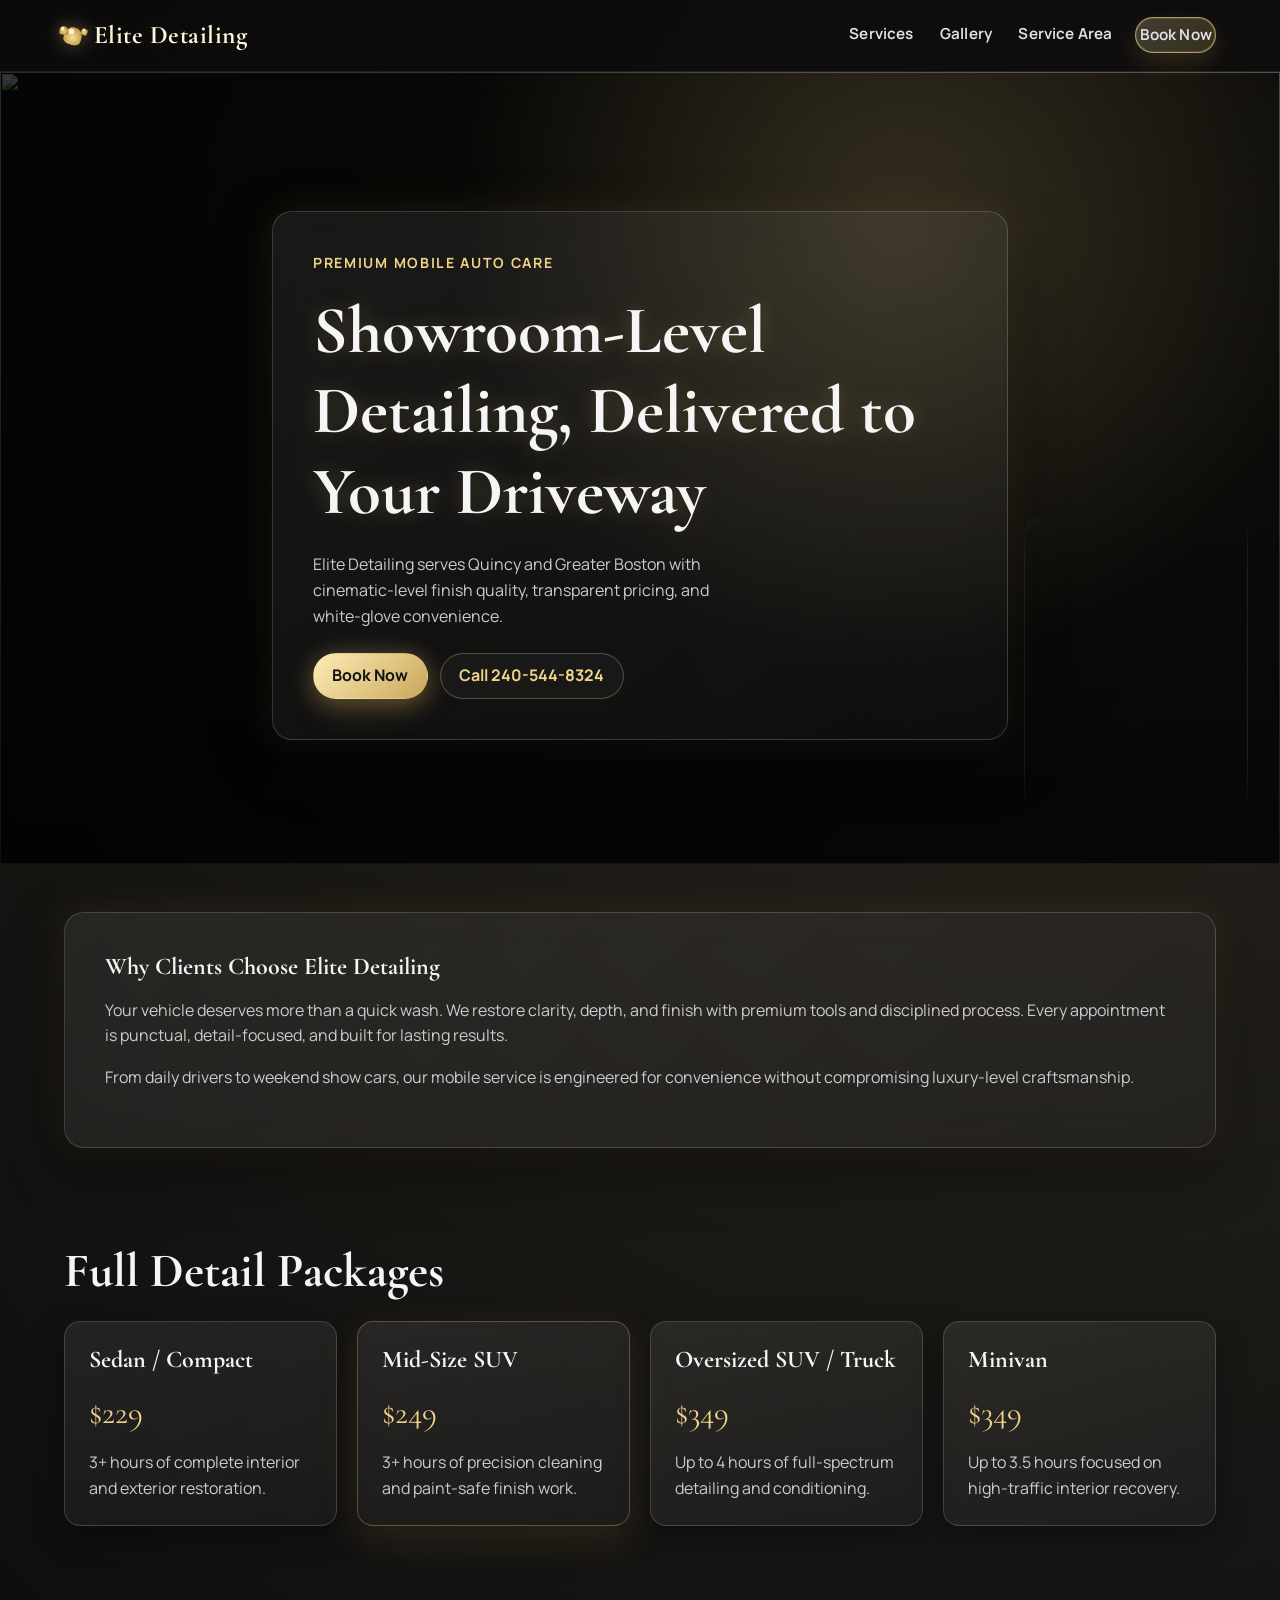
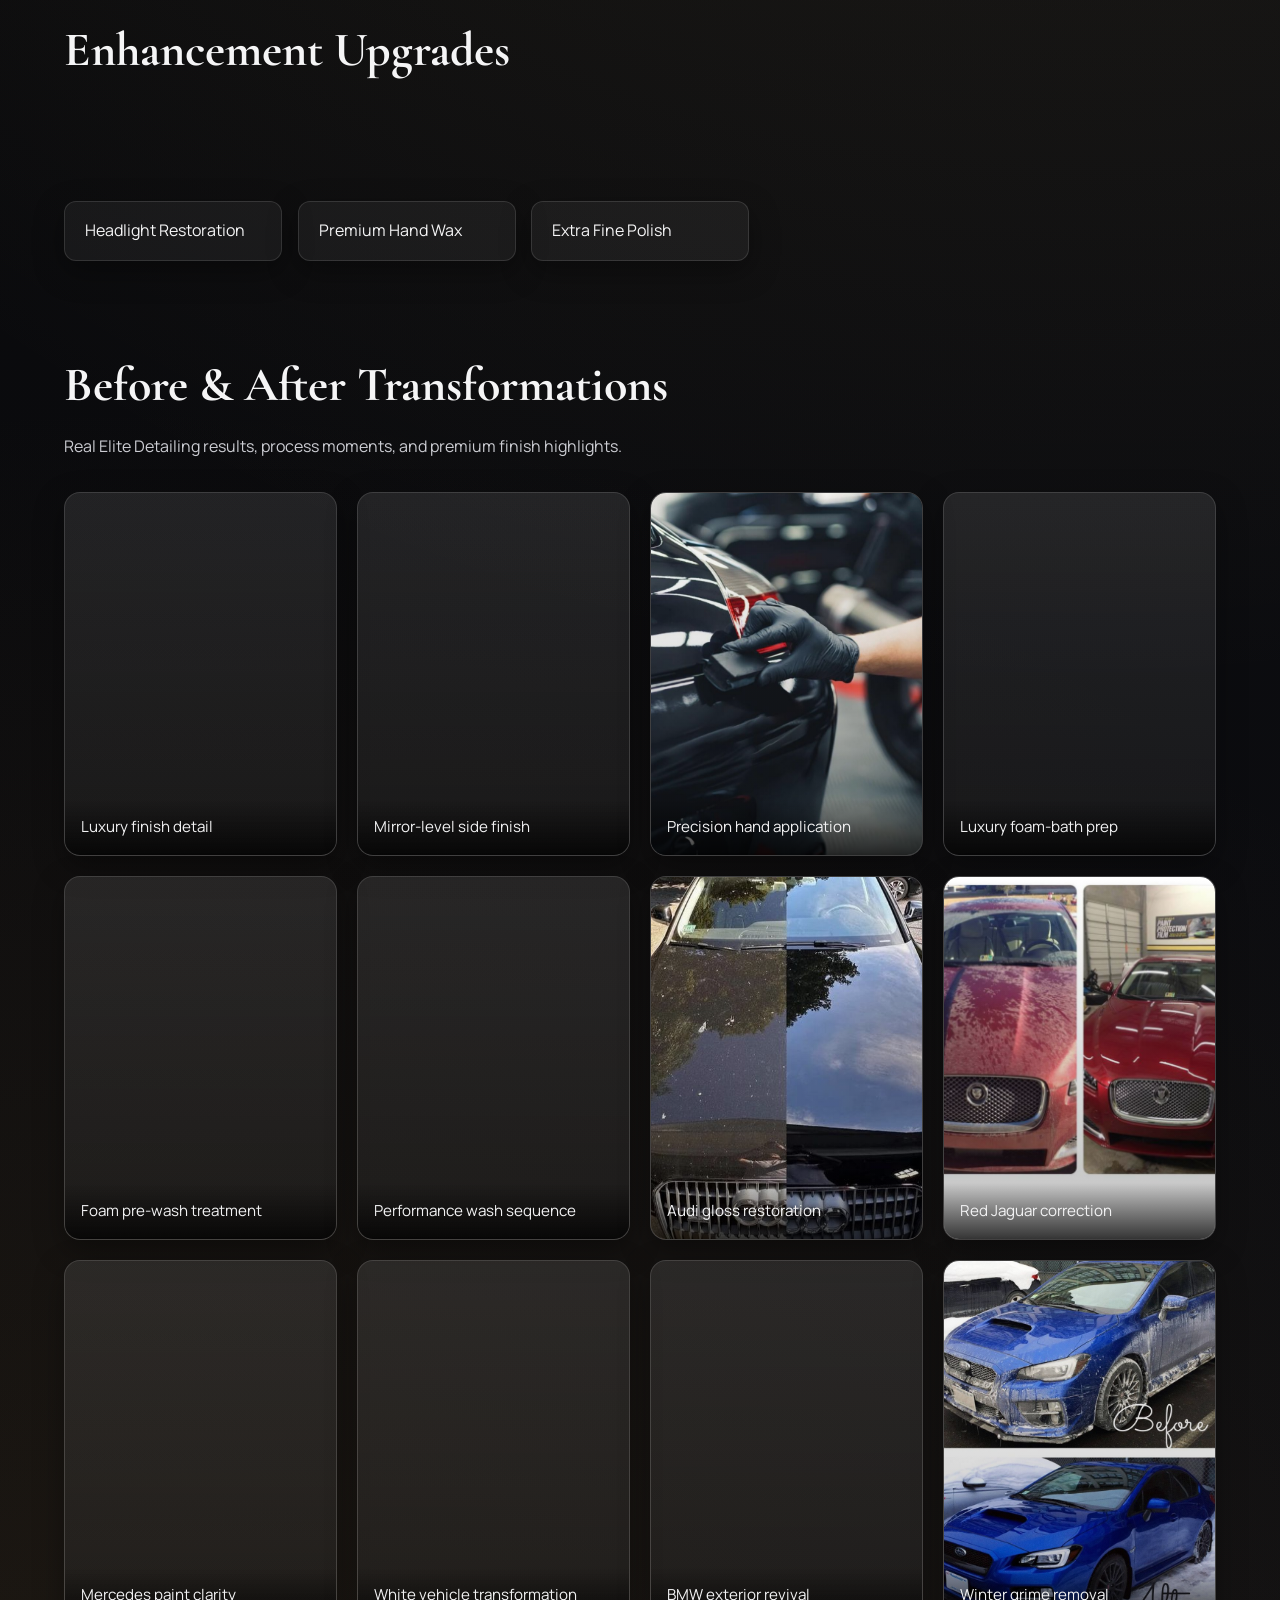
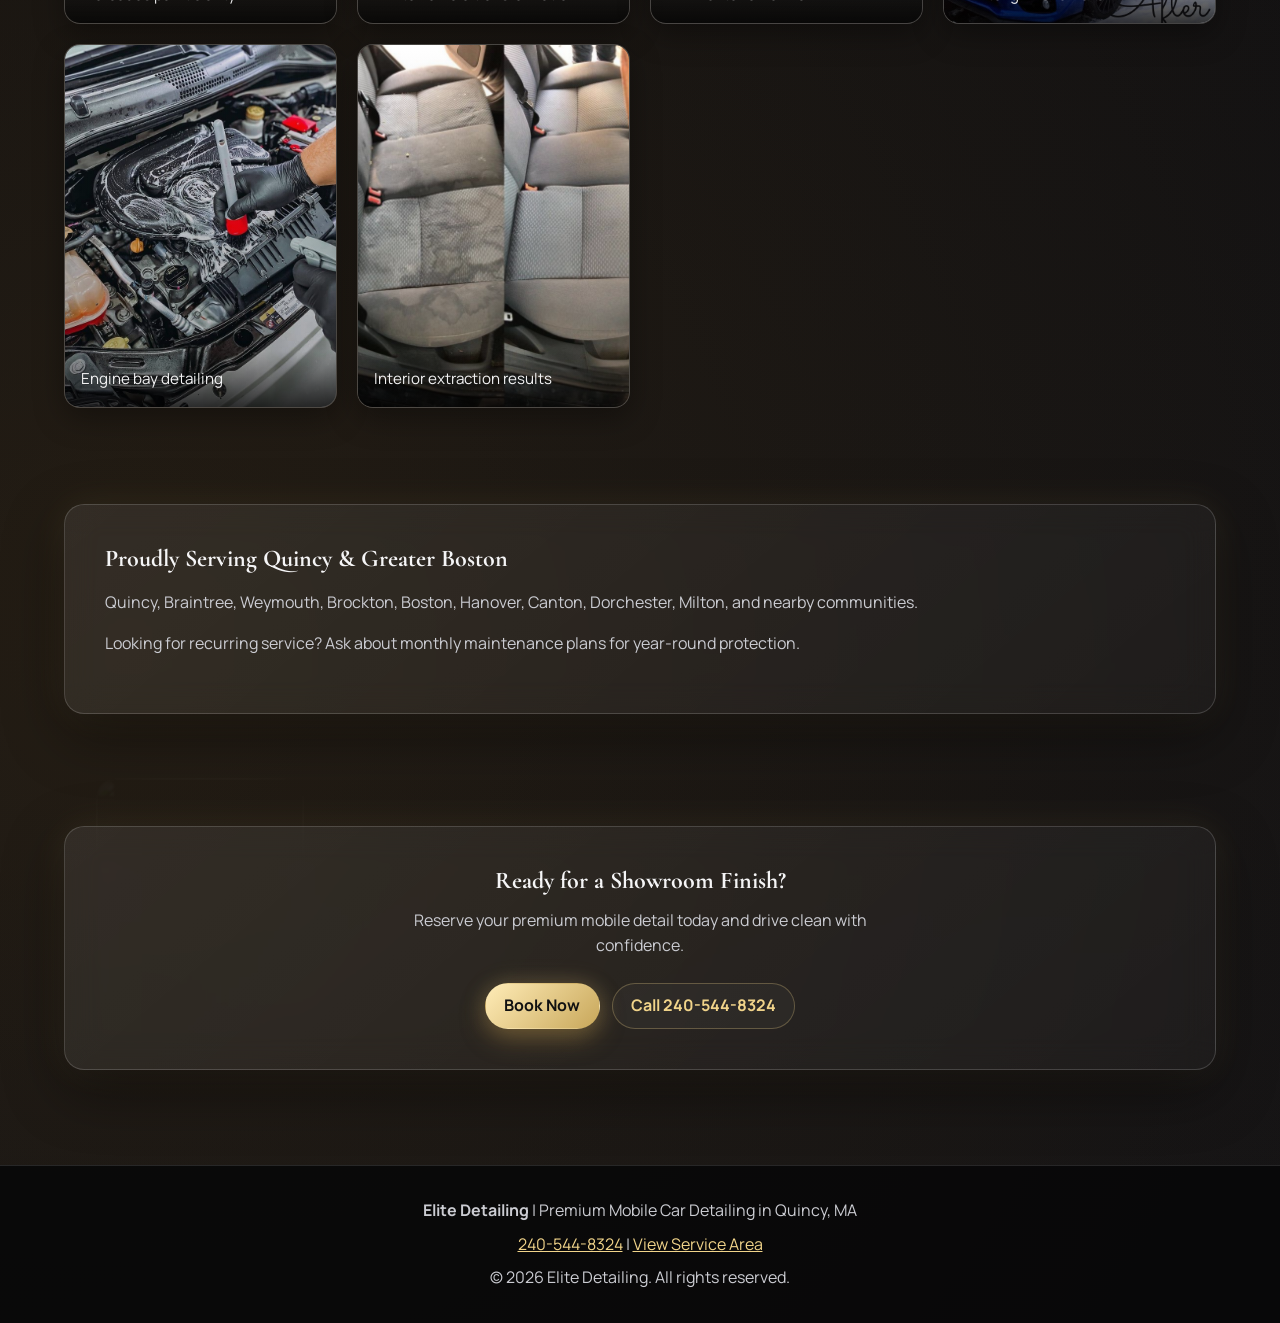
==== elitedetailingquincy.html @ 2df2621e "Add files via upload" ====
<!DOCTYPE html>
<html lang="en">
<head>
  <meta charset="UTF-8">
  <meta name="viewport" content="width=device-width, initial-scale=1">
  <title>Elite Detailing | Premium Mobile Car Detailing in Quincy, MA</title>
  <meta name="description" content="Elite Detailing delivers premium mobile car detailing in Quincy, MA and Greater Boston. Luxury interior and exterior detailing with before/after results.">
  <meta name="robots" content="index,follow">
  <link rel="canonical" href="https://elitedetailingquincy.com/">

  <meta property="og:type" content="website">
  <meta property="og:title" content="Elite Detailing | Premium Mobile Car Detailing in Quincy, MA">
  <meta property="og:description" content="Cinematic, high-end mobile detailing with showroom-level results. Serving Quincy and Greater Boston.">
  <meta property="og:url" content="https://elitedetailingquincy.com/">
  <meta property="og:image" content="https://elitedetailingquincy.com/images/og-elite-detailing.jpg">

  <meta name="twitter:card" content="summary_large_image">
  <meta name="twitter:title" content="Elite Detailing | Premium Mobile Car Detailing in Quincy, MA">
  <meta name="twitter:description" content="Premium mobile car detailing with luxury black-and-gold presentation and trusted local service.">
  <meta name="twitter:image" content="https://elitedetailingquincy.com/images/og-elite-detailing.jpg">

  <link rel="preconnect" href="https://fonts.googleapis.com">
  <link rel="preconnect" href="https://fonts.gstatic.com" crossorigin>
  <link href="https://fonts.googleapis.com/css2?family=Cormorant+Garamond:wght@500;600;700&family=Manrope:wght@400;500;700&display=swap" rel="stylesheet">
  <link rel="stylesheet" href="styles.css">

  <script type="application/ld+json">
    {
      "@context": "https://schema.org",
      "@type": "AutoDetailing",
      "name": "Elite Detailing",
      "url": "https://elitedetailingquincy.com/",
      "telephone": "+1-240-544-8324",
      "image": "https://elitedetailingquincy.com/images/og-elite-detailing.jpg",
      "description": "Premium mobile car detailing in Quincy, MA and surrounding Greater Boston areas.",
      "address": {
        "@type": "PostalAddress",
        "addressLocality": "Quincy",
        "addressRegion": "MA",
        "addressCountry": "US"
      },
      "areaServed": [
        "Quincy",
        "Braintree",
        "Weymouth",
        "Brockton",
        "Boston",
        "Canton",
        "Milton",
        "Dorchester"
      ],
      "priceRange": "$$"
    }
  </script>
</head>

<body>
  <a class="skip-link" href="#main-content">Skip to main content</a>

  <header class="site-header" role="banner" aria-label="Top navigation">
    <div class="container header-inner">
      <a class="brand" href="#top" aria-label="Elite Detailing home">
        <span class="brand-mark" aria-hidden="true"></span>
        <span class="brand-text">Elite Detailing</span>
      </a>

      <nav class="site-nav" aria-label="Primary">
        <a href="#services">Services</a>
        <a href="#gallery">Gallery</a>
        <a href="#service-area">Service Area</a>
        <!-- Final publish update: top-right Book Now button linked to Calendly -->
        <a class="header-book-btn" href="https://calendly.com/fmbamuku-hdu9/30min" target="_blank" rel="noopener noreferrer">Book Now</a>
      </nav>
    </div>
  </header>

  <main id="main-content">
    <section id="top" class="hero" aria-labelledby="hero-title">
      <div class="hero-media" aria-hidden="true">
        <!-- Replace this src with your real hero detailing photo -->
        <img
          src="images/hero-detailing.jpg"
          alt=""
          width="1920"
          height="1080"
          fetchpriority="high"
          decoding="async"
        >
      </div>
      <div class="decor-accent decor-hero" aria-hidden="true">
        <!-- Place in /images folder as: decor-hero-silver-mercedes-foam.jpg -->
        <img loading="lazy" decoding="async" width="736" height="1308" src="images/decor-hero-silver-mercedes-foam.jpg" alt="">
      </div>
      <div class="hero-overlay" aria-hidden="true"></div>

      <div class="container hero-content glass-panel reveal">
        <p class="eyebrow">Premium Mobile Auto Care</p>
        <h1 id="hero-title">Showroom-Level Detailing, Delivered to Your Driveway</h1>
        <p class="lead">
          Elite Detailing serves Quincy and Greater Boston with cinematic-level finish quality,
          transparent pricing, and white-glove convenience.
        </p>
        <div class="cta-group" id="book">
          <a href="https://calendly.com/fmbamuku-hdu9/30min" class="btn btn-primary" aria-label="Book your detailing appointment" target="_blank" rel="noopener noreferrer">Book Now</a>
          <a href="tel:2405448324" class="btn btn-secondary" aria-label="Call Elite Detailing at 240 544 8324">Call 240-544-8324</a>
        </div>
      </div>
    </section>

    <section class="section" aria-labelledby="why-title">
      <div class="container">
        <article class="glass-panel section-card reveal">
          <h2 id="why-title">Why Clients Choose Elite Detailing</h2>
          <p>
            Your vehicle deserves more than a quick wash. We restore clarity, depth, and finish with
            premium tools and disciplined process. Every appointment is punctual, detail-focused, and
            built for lasting results.
          </p>
          <p>
            From daily drivers to weekend show cars, our mobile service is engineered for convenience
            without compromising luxury-level craftsmanship.
          </p>
        </article>
      </div>
    </section>

    <section id="services" class="section" aria-labelledby="services-title">
      <div class="container">
        <h2 id="services-title" class="section-title reveal">Full Detail Packages</h2>
        <div class="card-grid" role="list" aria-label="Detailing package pricing">
          <a class="card card-link reveal" role="listitem" href="https://calendly.com/fmbamuku-hdu9/30min" target="_blank" rel="noopener noreferrer" aria-label="Book Sedan or Compact detailing package">
            <h3>Sedan / Compact</h3>
            <p class="price">$229</p>
            <p>3+ hours of complete interior and exterior restoration.</p>
          </a>

          <a class="card card-link featured reveal" role="listitem" href="https://calendly.com/fmbamuku-hdu9/30min" target="_blank" rel="noopener noreferrer" aria-label="Book Mid-Size SUV detailing package">
            <h3>Mid-Size SUV</h3>
            <p class="price">$249</p>
            <p>3+ hours of precision cleaning and paint-safe finish work.</p>
          </a>

          <a class="card card-link reveal" role="listitem" href="https://calendly.com/fmbamuku-hdu9/30min" target="_blank" rel="noopener noreferrer" aria-label="Book Oversized SUV or Truck detailing package">
            <h3>Oversized SUV / Truck</h3>
            <p class="price">$349</p>
            <p>Up to 4 hours of full-spectrum detailing and conditioning.</p>
          </a>

          <a class="card card-link reveal" role="listitem" href="https://calendly.com/fmbamuku-hdu9/30min" target="_blank" rel="noopener noreferrer" aria-label="Book Minivan detailing package">
            <h3>Minivan</h3>
            <p class="price">$349</p>
            <p>Up to 3.5 hours focused on high-traffic interior recovery.</p>
          </a>
        </div>
      </div>
    </section>

    <section class="section" aria-labelledby="upgrades-title">
      <div class="container">
        <h2 id="upgrades-title" class="section-title reveal">Enhancement Upgrades</h2>
        <ul class="upgrade-grid" aria-label="Detailing upgrade services">
          <li class="reveal"><a class="upgrade-link" href="https://calendly.com/fmbamuku-hdu9/30min" target="_blank" rel="noopener noreferrer">Odor Elimination</a></li>
          <li class="reveal"><a class="upgrade-link" href="https://calendly.com/fmbamuku-hdu9/30min" target="_blank" rel="noopener noreferrer">Shampoo and Steam Clean</a></li>
          <li class="reveal"><a class="upgrade-link" href="https://calendly.com/fmbamuku-hdu9/30min" target="_blank" rel="noopener noreferrer">Leather Treatment</a></li>
          <li class="reveal"><a class="upgrade-link" href="https://calendly.com/fmbamuku-hdu9/30min" target="_blank" rel="noopener noreferrer">Pet Hair Removal</a></li>
          <li class="reveal"><a class="upgrade-link" href="https://calendly.com/fmbamuku-hdu9/30min" target="_blank" rel="noopener noreferrer">Full Body Clay Bar</a></li>
          <li class="reveal"><a class="upgrade-link" href="https://calendly.com/fmbamuku-hdu9/30min" target="_blank" rel="noopener noreferrer">Headlight Restoration</a></li>
          <li class="reveal"><a class="upgrade-link" href="https://calendly.com/fmbamuku-hdu9/30min" target="_blank" rel="noopener noreferrer">Premium Hand Wax</a></li>
          <li class="reveal"><a class="upgrade-link" href="https://calendly.com/fmbamuku-hdu9/30min" target="_blank" rel="noopener noreferrer">Extra Fine Polish</a></li>
        </ul>
      </div>
    </section>

    <section id="gallery" class="section" aria-labelledby="gallery-title">
      <div class="container">
        <h2 id="gallery-title" class="section-title reveal">Before &amp; After Transformations</h2>
        <p class="section-intro reveal">
          Real Elite Detailing results, process moments, and premium finish highlights.
        </p>

        <div class="gallery-grid" role="list" aria-label="Elite Detailing work gallery">
          <figure class="gallery-item reveal" role="listitem">
            <!-- Luxury Rank 1: Luxury black car -->
            <a class="gallery-link" href="https://calendly.com/fmbamuku-hdu9/30min" target="_blank" rel="noopener noreferrer">
              <img loading="lazy" decoding="async" width="736" height="1308" src="images/gallery-01-luxury-black-car.jpg" alt="Luxury black car with deep gloss finish under studio lights">
            </a>
            <figcaption>Luxury finish detail</figcaption>
          </figure>

          <figure class="gallery-item reveal" role="listitem">
            <!-- Luxury Rank 2: Premium gloss side profile -->
            <a class="gallery-link" href="https://calendly.com/fmbamuku-hdu9/30min" target="_blank" rel="noopener noreferrer">
              <img loading="lazy" decoding="async" width="704" height="1248" src="images/gallery-09-gloss-side-profile.jpg" alt="Dark vehicle side profile with mirror-like gloss finish">
            </a>
            <figcaption>Mirror-level side finish</figcaption>
          </figure>

          <figure class="gallery-item reveal" role="listitem">
            <!-- Luxury Rank 3: Detailing hand applying product -->
            <a class="gallery-link" href="https://calendly.com/fmbamuku-hdu9/30min" target="_blank" rel="noopener noreferrer">
              <img loading="lazy" decoding="async" width="736" height="1308" src="images/gallery-02-hand-applying-product.jpg" alt="Detailer applying finishing product by hand on a dark vehicle">
            </a>
            <figcaption>Precision hand application</figcaption>
          </figure>

          <figure class="gallery-item reveal" role="listitem">
            <!-- Luxury Rank 4: Silver Mercedes foam wash -->
            <a class="gallery-link" href="https://calendly.com/fmbamuku-hdu9/30min" target="_blank" rel="noopener noreferrer">
              <img loading="lazy" decoding="async" width="736" height="1308" src="images/gallery-13-silver-mercedes-foam.jpg" alt="Silver Mercedes in foam wash bay before hand-detailing stage">
            </a>
            <figcaption>Luxury foam-bath prep</figcaption>
          </figure>

          <figure class="gallery-item reveal" role="listitem">
            <!-- Luxury Rank 5: Yellow Mercedes foam wash -->
            <a class="gallery-link" href="https://calendly.com/fmbamuku-hdu9/30min" target="_blank" rel="noopener noreferrer">
              <img loading="lazy" decoding="async" width="736" height="736" src="images/gallery-12-yellow-mercedes-foam.jpg" alt="Yellow Mercedes covered in foam during premium wash service">
            </a>
            <figcaption>Foam pre-wash treatment</figcaption>
          </figure>

          <figure class="gallery-item reveal" role="listitem">
            <!-- Luxury Rank 6: Green BMW foam wash -->
            <a class="gallery-link" href="https://calendly.com/fmbamuku-hdu9/30min" target="_blank" rel="noopener noreferrer">
              <img loading="lazy" decoding="async" width="704" height="1248" src="images/gallery-14-green-bmw-foam.jpg" alt="Green BMW rear view covered in foam during deep exterior wash">
            </a>
            <figcaption>Performance wash sequence</figcaption>
          </figure>

          <figure class="gallery-item reveal" role="listitem">
            <!-- Luxury Rank 7: Audi before/after -->
            <a class="gallery-link" href="https://calendly.com/fmbamuku-hdu9/30min" target="_blank" rel="noopener noreferrer">
              <img loading="lazy" decoding="async" width="736" height="574" src="images/gallery-05-audi-before-after.jpg" alt="Audi hood before and after polish with clear reflection">
            </a>
            <figcaption>Audi gloss restoration</figcaption>
          </figure>

          <figure class="gallery-item reveal" role="listitem">
            <!-- Luxury Rank 8: Red Jaguar before/after -->
            <a class="gallery-link" href="https://calendly.com/fmbamuku-hdu9/30min" target="_blank" rel="noopener noreferrer">
              <img loading="lazy" decoding="async" width="736" height="736" src="images/gallery-03-red-jaguar-before-after.jpg" alt="Red Jaguar before and after exterior restoration">
            </a>
            <figcaption>Red Jaguar correction</figcaption>
          </figure>

          <figure class="gallery-item reveal" role="listitem">
            <!-- Luxury Rank 9: Mercedes before/after -->
            <a class="gallery-link" href="https://calendly.com/fmbamuku-hdu9/30min" target="_blank" rel="noopener noreferrer">
              <img loading="lazy" decoding="async" width="736" height="736" src="images/gallery-07-mercedes-before-after.jpg" alt="Black Mercedes hood before and after paint correction">
            </a>
            <figcaption>Mercedes paint clarity</figcaption>
          </figure>

          <figure class="gallery-item reveal" role="listitem">
            <!-- Luxury Rank 10: White car before/after -->
            <a class="gallery-link" href="https://calendly.com/fmbamuku-hdu9/30min" target="_blank" rel="noopener noreferrer">
              <img loading="lazy" decoding="async" width="736" height="736" src="images/gallery-04-white-car-before-after.jpg" alt="White SUV front end before and after detailing">
            </a>
            <figcaption>White vehicle transformation</figcaption>
          </figure>

          <figure class="gallery-item reveal" role="listitem">
            <!-- Luxury Rank 11: BMW before/after -->
            <a class="gallery-link" href="https://calendly.com/fmbamuku-hdu9/30min" target="_blank" rel="noopener noreferrer">
              <img loading="lazy" decoding="async" width="736" height="736" src="images/gallery-10-bmw-before-after.jpg" alt="Gray BMW before and after exterior detail correction">
            </a>
            <figcaption>BMW exterior revival</figcaption>
          </figure>

          <figure class="gallery-item reveal" role="listitem">
            <!-- Luxury Rank 12: Blue Subaru before/after -->
            <a class="gallery-link" href="https://calendly.com/fmbamuku-hdu9/30min" target="_blank" rel="noopener noreferrer">
              <img loading="lazy" decoding="async" width="736" height="1308" src="images/gallery-06-blue-subaru-before-after.jpg" alt="Blue Subaru before and after mobile detailing service">
            </a>
            <figcaption>Winter grime removal</figcaption>
          </figure>

          <figure class="gallery-item reveal" role="listitem">
            <!-- Luxury Rank 13: Engine bay detailing -->
            <a class="gallery-link" href="https://calendly.com/fmbamuku-hdu9/30min" target="_blank" rel="noopener noreferrer">
              <img loading="lazy" decoding="async" width="736" height="1308" src="images/gallery-11-engine-bay-detail.jpg" alt="Engine bay cleaning with brush and foam for precision detailing">
            </a>
            <figcaption>Engine bay detailing</figcaption>
          </figure>

          <figure class="gallery-item reveal" role="listitem">
            <!-- Luxury Rank 14: Interior seat before/after -->
            <a class="gallery-link" href="https://calendly.com/fmbamuku-hdu9/30min" target="_blank" rel="noopener noreferrer">
              <img loading="lazy" decoding="async" width="736" height="736" src="images/gallery-08-seat-before-after.jpg" alt="Car seat upholstery before and after deep extraction cleaning">
            </a>
            <figcaption>Interior extraction results</figcaption>
          </figure>
        </div>
      </div>
    </section>

    <section id="service-area" class="section" aria-labelledby="area-title">
      <div class="container">
        <article class="glass-panel section-card reveal">
          <h2 id="area-title">Proudly Serving Quincy &amp; Greater Boston</h2>
          <p>
            Quincy, Braintree, Weymouth, Brockton, Boston, Hanover, Canton, Dorchester, Milton,
            and nearby communities.
          </p>
          <p>
            Looking for recurring service? Ask about monthly maintenance plans for year-round protection.
          </p>
        </article>
      </div>
    </section>

    <section class="section section-cta" aria-labelledby="cta-title">
      <div class="container">
        <div class="decor-accent decor-section" aria-hidden="true">
          <!-- Place in /images folder as: decor-section-green-bmw-foam.jpg -->
          <img loading="lazy" decoding="async" width="704" height="1248" src="images/decor-section-green-bmw-foam.jpg" alt="">
        </div>
        <div class="glass-panel cta-panel reveal">
          <h2 id="cta-title">Ready for a Showroom Finish?</h2>
          <p>Reserve your premium mobile detail today and drive clean with confidence.</p>
          <div class="cta-group">
            <a href="https://calendly.com/fmbamuku-hdu9/30min" class="btn btn-primary" target="_blank" rel="noopener noreferrer">Book Now</a>
            <a href="tel:2405448324" class="btn btn-secondary">Call 240-544-8324</a>
          </div>
        </div>
      </div>
    </section>
  </main>

  <footer class="site-footer" role="contentinfo">
    <div class="container footer-inner">
      <p><strong>Elite Detailing</strong> | Premium Mobile Car Detailing in Quincy, MA</p>
      <p>
        <a href="tel:2405448324">240-544-8324</a>
        <span aria-hidden="true">|</span>
        <a href="#service-area">View Service Area</a>
      </p>
      <p>&copy; 2026 Elite Detailing. All rights reserved.</p>
    </div>
  </footer>

  <script>
    (function () {
      var prefersReducedMotion = window.matchMedia('(prefers-reduced-motion: reduce)').matches;
      if (prefersReducedMotion || !('IntersectionObserver' in window)) {
        document.documentElement.classList.add('no-motion');
        return;
      }

      var revealNodes = document.querySelectorAll('.reveal');
      var observer = new IntersectionObserver(function (entries, obs) {
        for (var i = 0; i < entries.length; i += 1) {
          if (entries[i].isIntersecting) {
            entries[i].target.classList.add('is-visible');
            obs.unobserve(entries[i].target);
          }
        }
      }, { threshold: 0.15, rootMargin: '0px 0px -10% 0px' });

      for (var j = 0; j < revealNodes.length; j += 1) {
        observer.observe(revealNodes[j]);
      }
    })();
  </script>
</body>
</html>
---- styles.css ----
:root {
  --bg-0: #070708;
  --bg-1: #0f1015;
  --surface: rgba(255, 255, 255, 0.05);
  --surface-strong: rgba(255, 255, 255, 0.08);
  --text-0: #f5f5f6;
  --text-1: #cbccd2;
  --gold-0: #f1d48a;
  --gold-1: #c8a75a;
  --gold-2: #8f6c2a;
  --line: rgba(241, 212, 138, 0.28);
  --shadow-0: 0 10px 30px rgba(0, 0, 0, 0.35);
  --shadow-1: 0 20px 60px rgba(0, 0, 0, 0.45);
  --radius-sm: 0.75rem;
  --radius-md: 1rem;
  --radius-lg: 1.25rem;
  --space-2: 0.5rem;
  --space-3: 0.75rem;
  --space-4: 1rem;
  --space-5: 1.25rem;
  --space-6: 1.5rem;
  --space-8: 2rem;
  --space-10: 2.5rem;
  --space-12: 3rem;
  --space-16: 4rem;
  --container: 72rem;
}

* {
  box-sizing: border-box;
}

html {
  scroll-behavior: smooth;
}

body {
  margin: 0;
  color: var(--text-0);
  background:
    radial-gradient(circle at 85% 8%, rgba(241, 212, 138, 0.14), transparent 45%),
    radial-gradient(circle at 10% 85%, rgba(127, 89, 29, 0.2), transparent 46%),
    linear-gradient(155deg, var(--bg-0), var(--bg-1));
  font-family: "Manrope", -apple-system, BlinkMacSystemFont, "Segoe UI", sans-serif;
  line-height: 1.6;
  text-rendering: optimizeLegibility;
  overflow-x: hidden;
}

a {
  color: inherit;
}

img {
  display: block;
  max-width: 100%;
  height: auto;
}

.container {
  width: min(100% - 2rem, var(--container));
  margin-inline: auto;
}

.skip-link {
  position: absolute;
  left: -9999px;
  top: auto;
  width: 1px;
  height: 1px;
  overflow: hidden;
}

.skip-link:focus-visible {
  left: 1rem;
  top: 1rem;
  width: auto;
  height: auto;
  padding: 0.7rem 1rem;
  border-radius: var(--radius-sm);
  background: #131318;
  color: var(--gold-0);
  border: 1px solid var(--line);
  z-index: 999;
}

.site-header {
  position: sticky;
  top: 0;
  z-index: 50;
  border-bottom: 1px solid rgba(255, 255, 255, 0.08);
  backdrop-filter: blur(14px);
  background: rgba(8, 8, 10, 0.72);
}

.header-inner {
  display: flex;
  align-items: center;
  justify-content: space-between;
  gap: var(--space-6);
  padding-block: 0.95rem;
}

.brand {
  display: inline-flex;
  align-items: center;
  gap: var(--space-3);
  text-decoration: none;
  font-weight: 700;
  letter-spacing: 0.03em;
}

.brand-mark {
  position: relative;
  inline-size: 1.1rem;
  block-size: 1.1rem;
  border-radius: 70% 70% 60% 60% / 75% 75% 45% 45%;
  transform: rotate(18deg);
  background:
    radial-gradient(circle at 34% 28%, rgba(255, 252, 235, 0.9) 0 16%, transparent 17%),
    radial-gradient(circle at 50% 58%, #f2d896 8%, #cfa95b 56%, #8f6c2a 100%);
  box-shadow:
    0 0 20px rgba(241, 212, 138, 0.45),
    0 2px 8px rgba(0, 0, 0, 0.35);
}

.brand-mark::before,
.brand-mark::after {
  content: "";
  position: absolute;
  background:
    radial-gradient(circle at 35% 30%, rgba(255, 252, 235, 0.86) 0 18%, transparent 19%),
    radial-gradient(circle at 50% 55%, #ebcd87 8%, #c39a4a 58%, #7e5d25 100%);
  box-shadow: 0 0 12px rgba(241, 212, 138, 0.28);
}

.brand-mark::before {
  inline-size: 0.55rem;
  block-size: 0.55rem;
  border-radius: 70% 70% 58% 58% / 78% 78% 40% 40%;
  left: -0.36rem;
  top: 0.12rem;
  transform: rotate(-14deg);
}

.brand-mark::after {
  inline-size: 0.42rem;
  block-size: 0.42rem;
  border-radius: 70% 70% 58% 58% / 78% 78% 40% 40%;
  right: -0.26rem;
  top: -0.14rem;
  transform: rotate(10deg);
}

.brand-text {
  font-family: "Cormorant Garamond", Georgia, serif;
  font-size: 1.58rem;
  font-weight: 700;
  letter-spacing: 0.02em;
  color: #fff7dc;
  text-shadow: 0 0 20px rgba(241, 212, 138, 0.18);
}

.site-nav {
  display: flex;
  flex-wrap: wrap;
  justify-content: flex-end;
  gap: var(--space-3);
}

.site-nav a {
  font-size: 0.95rem;
  font-weight: 650;
  letter-spacing: 0.01em;
  text-decoration: none;
  color: #e2e3e7;
  padding: 0.3rem 0.2rem;
}

.site-nav a:hover,
.site-nav a:focus-visible {
  color: var(--gold-0);
}

.site-nav a:focus-visible,
.btn:focus-visible {
  outline: 2px solid var(--gold-0);
  outline-offset: 2px;
}

/* Final publish update: premium nav-side Calendly button */
.header-book-btn {
  padding: 0.5rem 1rem;
  border-radius: 999px;
  border: 1px solid rgba(241, 212, 138, 0.65);
  background: linear-gradient(135deg, rgba(255, 236, 183, 0.22), rgba(200, 167, 90, 0.22));
  box-shadow: 0 0 0 1px rgba(241, 212, 138, 0.15) inset, 0 10px 24px rgba(180, 139, 64, 0.2);
  color: #fff2cc;
}

.header-book-btn:hover {
  color: #fff8e6;
  transform: translateY(-1px);
  box-shadow: 0 0 0 1px rgba(241, 212, 138, 0.28) inset, 0 14px 30px rgba(180, 139, 64, 0.35);
}

.hero {
  position: relative;
  min-height: min(88svh, 54rem);
  display: flex;
  align-items: center;
  isolation: isolate;
  padding: var(--space-16) 0 var(--space-12);
}

.decor-accent {
  position: absolute;
  pointer-events: none;
  z-index: -1;
  overflow: hidden;
  border-radius: var(--radius-lg);
}

.decor-accent img {
  width: 100%;
  height: 100%;
  object-fit: cover;
  filter: saturate(1.05) contrast(1.05);
}

.decor-hero {
  right: clamp(0.6rem, 3vw, 2rem);
  bottom: clamp(1rem, 4vw, 3rem);
  width: clamp(8rem, 22vw, 14rem);
  height: clamp(12rem, 35vw, 19rem);
  opacity: 0.22;
  box-shadow: 0 0 70px rgba(241, 212, 138, 0.22);
  mask-image: linear-gradient(to bottom, transparent 0%, black 18%, black 80%, transparent 100%);
}

.hero-media {
  position: absolute;
  inset: 0;
  z-index: -2;
}

.hero-media::after {
  content: "";
  position: absolute;
  inset: 0;
  background: linear-gradient(180deg, rgba(0, 0, 0, 0.2), rgba(6, 6, 8, 0.8));
}

.hero-media img {
  width: 100%;
  height: 100%;
  object-fit: cover;
  object-position: center;
}

.hero-overlay {
  position: absolute;
  inset: 0;
  z-index: -1;
  background:
    radial-gradient(circle at 70% 20%, rgba(241, 212, 138, 0.18), transparent 40%),
    linear-gradient(120deg, rgba(0, 0, 0, 0.72), rgba(0, 0, 0, 0.42));
}

.glass-panel {
  background: linear-gradient(140deg, rgba(255, 255, 255, 0.08), rgba(255, 255, 255, 0.03));
  border: 1px solid rgba(255, 255, 255, 0.16);
  box-shadow: var(--shadow-1), 0 0 36px rgba(241, 212, 138, 0.1);
  border-radius: var(--radius-lg);
  backdrop-filter: blur(16px);
}

.hero-content {
  padding: var(--space-8);
  max-width: 46rem;
}

.eyebrow {
  margin: 0;
  color: var(--gold-0);
  font-size: 0.88rem;
  font-weight: 700;
  letter-spacing: 0.12em;
  text-transform: uppercase;
}

h1,
h2,
h3 {
  margin: 0;
  line-height: 1.2;
  font-family: "Cormorant Garamond", Georgia, serif;
}

h1 {
  margin-top: var(--space-4);
  font-size: clamp(2rem, 6.5vw, 4.2rem);
  text-shadow: 0 0 22px rgba(241, 212, 138, 0.24);
}

.lead {
  margin-top: var(--space-5);
  margin-bottom: var(--space-6);
  color: var(--text-1);
  max-width: 42ch;
}

.cta-group {
  display: flex;
  flex-wrap: wrap;
  gap: var(--space-3);
}

.btn {
  display: inline-flex;
  justify-content: center;
  align-items: center;
  min-height: 2.85rem;
  border-radius: 999px;
  border: 1px solid transparent;
  padding: 0.55rem 1.15rem;
  text-decoration: none;
  font-weight: 700;
  transition: transform 220ms ease, box-shadow 220ms ease, background-color 220ms ease, color 220ms ease, border-color 220ms ease;
}

.btn-primary {
  background: linear-gradient(135deg, #ffecb7 0%, var(--gold-1) 100%);
  color: #111;
  box-shadow: 0 10px 26px rgba(180, 139, 64, 0.35), 0 0 24px rgba(241, 212, 138, 0.2);
}

.btn-primary:hover {
  transform: translateY(-2px);
  box-shadow: 0 12px 30px rgba(180, 139, 64, 0.45);
}

.btn-secondary {
  border-color: var(--line);
  background: rgba(255, 255, 255, 0.03);
  color: var(--gold-0);
}

.btn-secondary:hover {
  transform: translateY(-2px);
  background: rgba(255, 255, 255, 0.08);
  box-shadow: 0 0 22px rgba(241, 212, 138, 0.18);
}

.section {
  padding: var(--space-12) 0;
}

.section-card {
  padding: var(--space-8);
}

.section-card p {
  margin-top: var(--space-4);
  color: var(--text-1);
}

.section-title {
  margin-bottom: var(--space-5);
  font-size: clamp(1.9rem, 5vw, 3rem);
}

.section-intro {
  margin: 0 0 var(--space-8);
  max-width: 65ch;
  color: var(--text-1);
}

.card-grid {
  display: grid;
  grid-template-columns: repeat(auto-fit, minmax(15.5rem, 1fr));
  gap: var(--space-5);
}

.card {
  padding: var(--space-6);
  border-radius: var(--radius-md);
  background: linear-gradient(160deg, rgba(255, 255, 255, 0.08), rgba(255, 255, 255, 0.03));
  border: 1px solid rgba(255, 255, 255, 0.16);
  box-shadow: var(--shadow-0);
  transition: transform 240ms ease, border-color 240ms ease, box-shadow 240ms ease;
}

.card-link {
  display: block;
  color: inherit;
  text-decoration: none;
}

.card-link:focus-visible,
.upgrade-link:focus-visible,
.gallery-link:focus-visible {
  outline: 2px solid var(--gold-0);
  outline-offset: 3px;
}

.card:hover {
  transform: translateY(-4px);
  border-color: var(--line);
  box-shadow: var(--shadow-1), 0 0 28px rgba(241, 212, 138, 0.24);
}

.card h3 {
  font-size: 1.5rem;
}

.price {
  margin: var(--space-3) 0;
  color: var(--gold-0);
  font-family: "Cormorant Garamond", Georgia, serif;
  font-size: 2rem;
}

.card p:last-child {
  margin: 0;
  color: var(--text-1);
}

.featured {
  border-color: var(--line);
  box-shadow: 0 14px 40px rgba(176, 136, 60, 0.15);
}

.upgrade-grid {
  list-style: none;
  margin: 0;
  padding: 0;
  display: grid;
  grid-template-columns: repeat(auto-fit, minmax(12.5rem, 1fr));
  gap: var(--space-4);
}

.upgrade-grid li {
  padding: var(--space-4) var(--space-5);
  border-radius: var(--radius-sm);
  background: var(--surface);
  border: 1px solid rgba(255, 255, 255, 0.12);
  box-shadow: var(--shadow-0);
}

.upgrade-link {
  display: block;
  color: inherit;
  text-decoration: none;
}

.upgrade-link:hover {
  color: #fff3cf;
}

.gallery-grid {
  display: grid;
  grid-template-columns: repeat(auto-fit, minmax(15rem, 1fr));
  gap: var(--space-5);
}

.gallery-item {
  margin: 0;
  aspect-ratio: 3 / 4;
  border-radius: var(--radius-md);
  overflow: hidden;
  background: var(--surface-strong);
  border: 1px solid rgba(255, 255, 255, 0.14);
  box-shadow: var(--shadow-0);
  position: relative;
  transition: transform 260ms ease, box-shadow 260ms ease, border-color 260ms ease;
}

.gallery-item::before {
  content: "";
  position: absolute;
  inset: 0;
  pointer-events: none;
  background: linear-gradient(180deg, rgba(255, 255, 255, 0.02), rgba(0, 0, 0, 0.25));
  z-index: 1;
}

.gallery-item img {
  width: 100%;
  height: 100%;
  object-fit: cover;
  object-position: center;
}

.gallery-link {
  display: block;
  width: 100%;
  height: 100%;
  color: inherit;
  text-decoration: none;
}

.gallery-item figcaption {
  position: absolute;
  left: 0;
  right: 0;
  bottom: 0;
  padding: var(--space-4);
  color: #f2f2f3;
  font-size: 0.95rem;
  background: linear-gradient(to top, rgba(0, 0, 0, 0.72), rgba(0, 0, 0, 0));
  z-index: 2;
}

.gallery-item:hover {
  transform: translateY(-4px);
  border-color: var(--line);
  box-shadow: var(--shadow-1), 0 0 28px rgba(241, 212, 138, 0.26);
}

.section-cta {
  padding-top: var(--space-16);
}

.section-cta .container {
  position: relative;
}

.decor-section {
  left: clamp(0.6rem, 3vw, 2rem);
  top: -3rem;
  width: clamp(7rem, 20vw, 13rem);
  height: clamp(10rem, 30vw, 17rem);
  opacity: 0.16;
  filter: blur(1px);
  box-shadow: 0 0 56px rgba(241, 212, 138, 0.24);
  mask-image: radial-gradient(circle at center, black 45%, transparent 100%);
}

.cta-panel {
  text-align: center;
  padding: var(--space-8);
}

.cta-panel p {
  margin: var(--space-3) auto var(--space-6);
  max-width: 48ch;
  color: var(--text-1);
}

.cta-panel .cta-group {
  justify-content: center;
}

.site-footer {
  margin-top: var(--space-12);
  border-top: 1px solid rgba(255, 255, 255, 0.12);
  background: rgba(6, 6, 8, 0.85);
}

.footer-inner {
  padding: var(--space-8) 0;
  text-align: center;
  color: var(--text-1);
}

.footer-inner p {
  margin: 0;
}

.footer-inner p + p {
  margin-top: var(--space-2);
}

.footer-inner a {
  color: var(--gold-0);
}

.reveal {
  opacity: 0;
  transform: translateY(12px);
  transition: transform 540ms cubic-bezier(0.16, 1, 0.3, 1), opacity 540ms ease;
  will-change: transform, opacity;
}

.reveal.is-visible {
  opacity: 1;
  transform: translateY(0);
}

.no-motion .reveal {
  opacity: 1;
  transform: none;
  transition: none;
}

@media (prefers-reduced-motion: reduce) {
  .reveal {
    opacity: 1;
    transform: none;
    transition: none;
  }

  html {
    scroll-behavior: auto;
  }

  .btn,
  .card,
  .site-nav a {
    transition: none;
  }
}

@media (min-width: 46rem) {
  .site-nav {
    gap: var(--space-5);
  }

  .hero-content {
    padding: var(--space-10);
  }

  .section-card,
  .cta-panel {
    padding: var(--space-10);
  }
}

@media (max-width: 40rem) {
  .header-inner {
    flex-direction: column;
    align-items: flex-start;
    gap: var(--space-2);
  }

  .site-nav {
    width: 100%;
    justify-content: space-between;
  }

  .header-book-btn {
    margin-left: auto;
  }

  .hero {
    padding-top: var(--space-12);
  }

  .decor-hero {
    width: 7.2rem;
    height: 10.5rem;
    opacity: 0.17;
  }

  .decor-section {
    width: 6.8rem;
    height: 9.5rem;
    top: -1.5rem;
    opacity: 0.14;
  }

  .cta-group {
    width: 100%;
  }

  .btn {
    flex: 1;
    min-width: 11.5rem;
  }
}
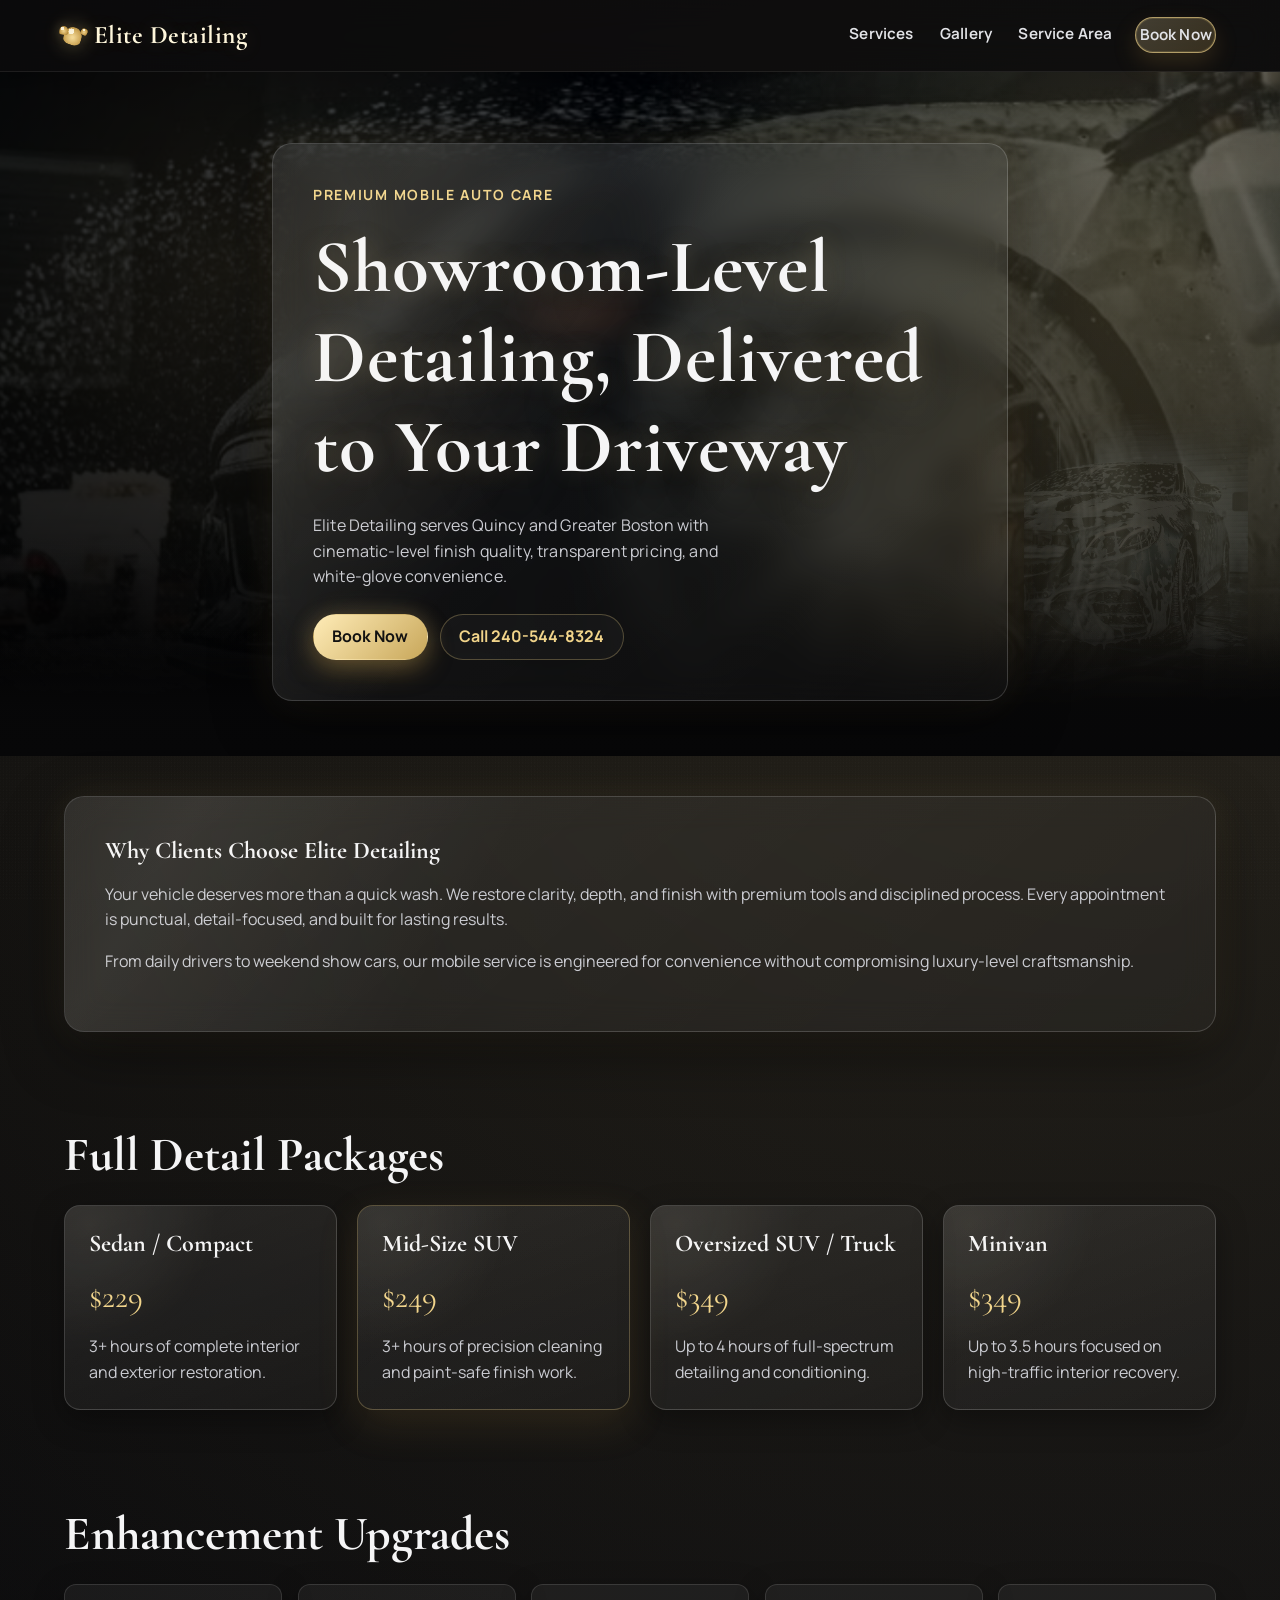
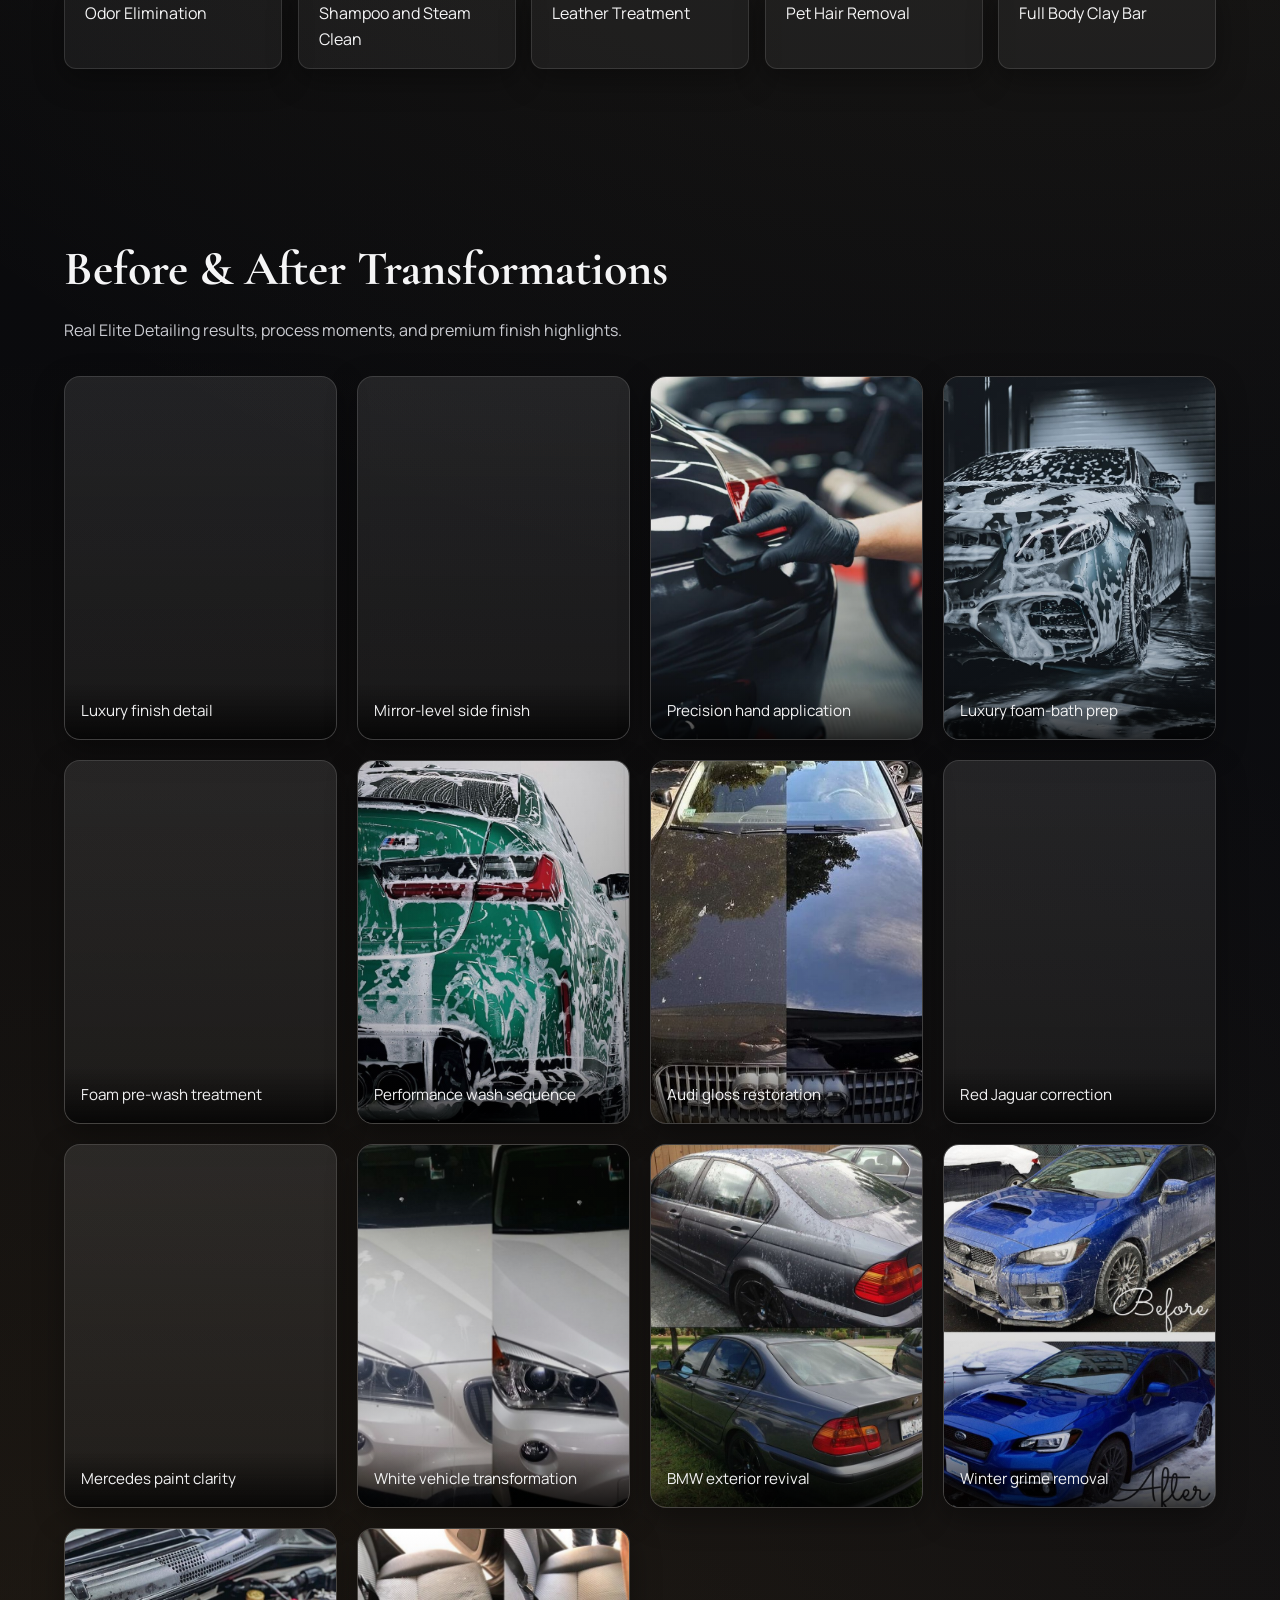
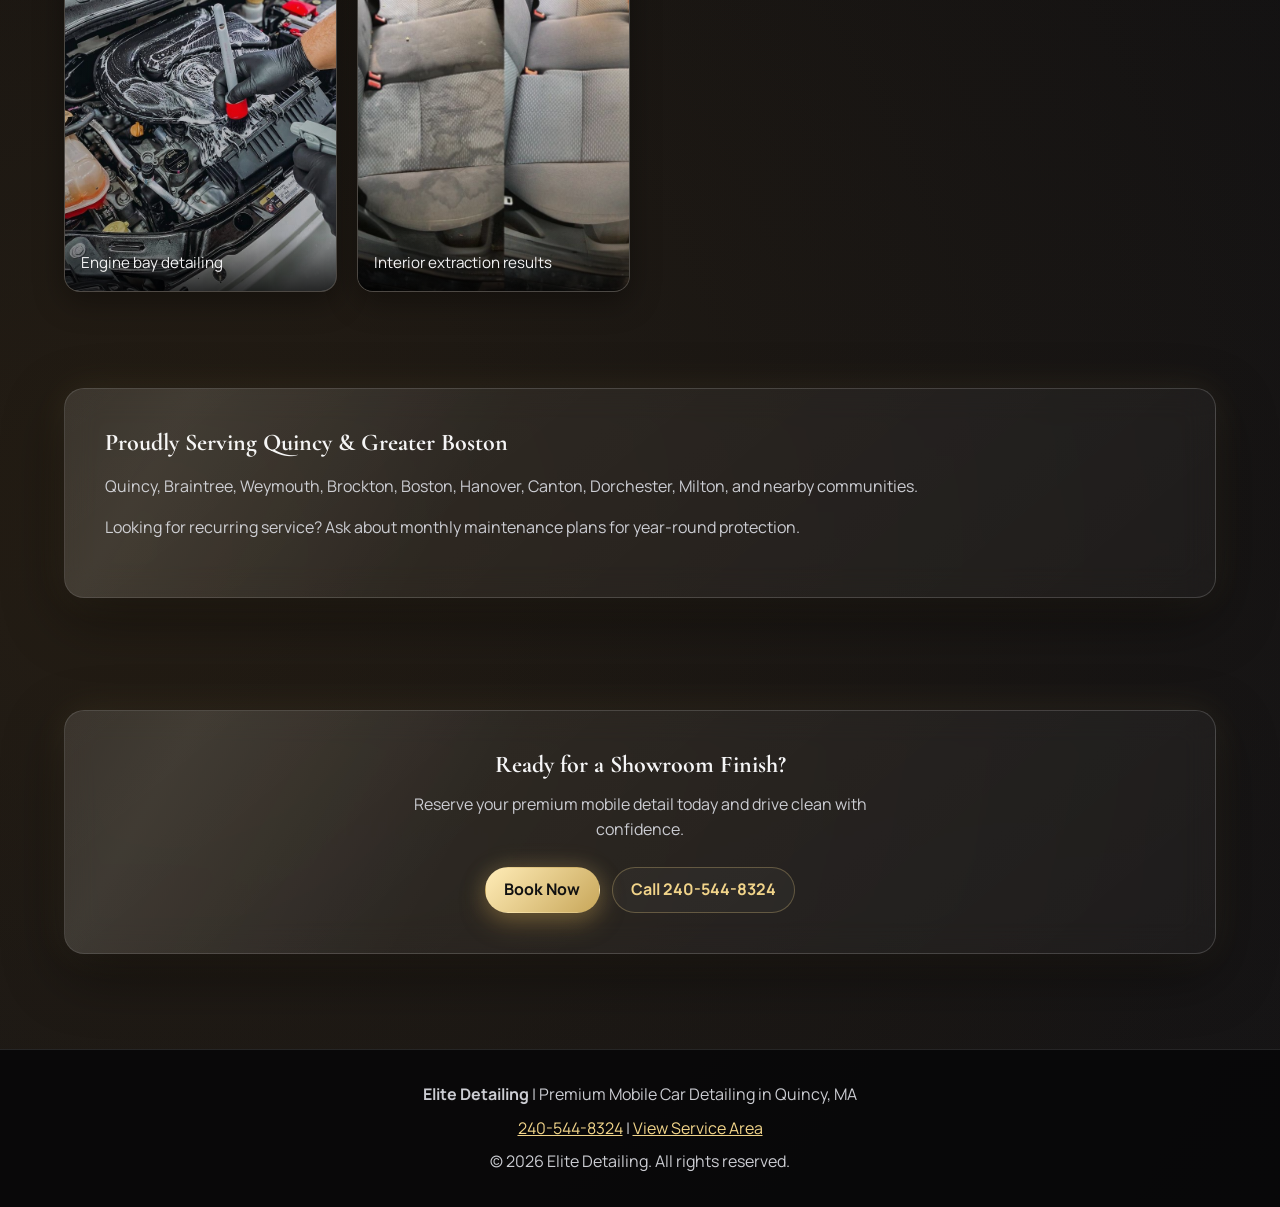
==== commit 7f0a99e2: "Refine hero transitions and finalize premium motion polish" ====
--- a/elitedetailingquincy.html
+++ b/elitedetailingquincy.html
@@ -77,7 +77,7 @@
   <main id="main-content">
     <section id="top" class="hero" aria-labelledby="hero-title">
       <div class="hero-media" aria-hidden="true">
-        <!-- Replace this src with your real hero detailing photo -->
+        <!-- Restored deployed hero background image -->
         <img
           src="images/hero-detailing.jpg"
           alt=""
@@ -88,8 +88,8 @@
         >
       </div>
       <div class="decor-accent decor-hero" aria-hidden="true">
-        <!-- Place in /images folder as: decor-hero-silver-mercedes-foam.jpg -->
-        <img loading="lazy" decoding="async" width="736" height="1308" src="images/decor-hero-silver-mercedes-foam.jpg" alt="">
+        <!-- Decorative accent uses existing gallery image -->
+        <img loading="lazy" decoding="async" width="736" height="1308" src="images/gallery-13-silver-mercedes-foam.jpg" alt="">
       </div>
       <div class="hero-overlay" aria-hidden="true"></div>
 
@@ -311,10 +311,6 @@
 
     <section class="section section-cta" aria-labelledby="cta-title">
       <div class="container">
-        <div class="decor-accent decor-section" aria-hidden="true">
-          <!-- Place in /images folder as: decor-section-green-bmw-foam.jpg -->
-          <img loading="lazy" decoding="async" width="704" height="1248" src="images/decor-section-green-bmw-foam.jpg" alt="">
-        </div>
         <div class="glass-panel cta-panel reveal">
           <h2 id="cta-title">Ready for a Showroom Finish?</h2>
           <p>Reserve your premium mobile detail today and drive clean with confidence.</p>
--- a/styles.css
+++ b/styles.css
@@ -24,6 +24,11 @@
   --space-12: 3rem;
   --space-16: 4rem;
   --container: 72rem;
+  --ease-premium: cubic-bezier(0.22, 1, 0.36, 1);
+  --ease-swift: cubic-bezier(0.2, 0.8, 0.2, 1);
+  --hero-scroll-y: 0px;
+  --hero-pointer-x: 0px;
+  --hero-pointer-y: 0px;
 }
 
 * {
@@ -47,6 +52,19 @@
   overflow-x: hidden;
 }
 
+body::before {
+  content: "";
+  position: fixed;
+  inset: 0;
+  pointer-events: none;
+  z-index: 0;
+  opacity: 0.08;
+  background-image:
+    radial-gradient(circle at 25% 35%, rgba(255, 255, 255, 0.16) 0 0.6px, transparent 0.8px),
+    radial-gradient(circle at 75% 65%, rgba(255, 255, 255, 0.1) 0 0.6px, transparent 0.8px);
+  background-size: 3px 3px, 4px 4px;
+}
+
 a {
   color: inherit;
 }
@@ -60,6 +78,13 @@
 .container {
   width: min(100% - 2rem, var(--container));
   margin-inline: auto;
+}
+
+.site-header,
+main,
+.site-footer {
+  position: relative;
+  z-index: 1;
 }
 
 .skip-link {
@@ -206,11 +231,42 @@
 
 .hero {
   position: relative;
-  min-height: min(88svh, 54rem);
+  min-height: min(76svh, 48rem);
   display: flex;
   align-items: center;
   isolation: isolate;
-  padding: var(--space-16) 0 var(--space-12);
+  overflow: clip;
+  padding: var(--space-12) 0 var(--space-8);
+}
+
+.hero::before {
+  content: "";
+  position: absolute;
+  inset: 0;
+  z-index: -1;
+  pointer-events: none;
+  background:
+    radial-gradient(circle at 18% 28%, rgba(241, 212, 138, 0.28), transparent 34%),
+    radial-gradient(circle at 82% 72%, rgba(241, 212, 138, 0.14), transparent 44%);
+  mix-blend-mode: screen;
+  animation: ambientGlow 11s var(--ease-swift) infinite alternate;
+}
+
+.hero::after {
+  content: "";
+  position: absolute;
+  left: 0;
+  right: 0;
+  bottom: -1px;
+  height: clamp(4.5rem, 11vw, 8rem);
+  z-index: -1;
+  pointer-events: none;
+  background: linear-gradient(
+    to bottom,
+    rgba(7, 7, 8, 0) 0%,
+    rgba(7, 7, 8, 0.92) 62%,
+    rgba(7, 7, 8, 1) 100%
+  );
 }
 
 .decor-accent {
@@ -248,7 +304,12 @@
   content: "";
   position: absolute;
   inset: 0;
-  background: linear-gradient(180deg, rgba(0, 0, 0, 0.2), rgba(6, 6, 8, 0.8));
+  background: linear-gradient(
+    180deg,
+    rgba(0, 0, 0, 0.24) 0%,
+    rgba(6, 6, 8, 0.66) 58%,
+    rgba(7, 7, 8, 0.96) 100%
+  );
 }
 
 .hero-media img {
@@ -256,6 +317,10 @@
   height: 100%;
   object-fit: cover;
   object-position: center;
+  transform: scale(1.08)
+    translate3d(var(--hero-pointer-x), calc(var(--hero-scroll-y) + var(--hero-pointer-y)), 0);
+  transform-origin: center;
+  transition: transform 500ms var(--ease-premium);
 }
 
 .hero-overlay {
@@ -264,15 +329,31 @@
   z-index: -1;
   background:
     radial-gradient(circle at 70% 20%, rgba(241, 212, 138, 0.18), transparent 40%),
-    linear-gradient(120deg, rgba(0, 0, 0, 0.72), rgba(0, 0, 0, 0.42));
+    linear-gradient(120deg, rgba(0, 0, 0, 0.72), rgba(0, 0, 0, 0.42)),
+    linear-gradient(to bottom, rgba(7, 7, 8, 0) 68%, rgba(7, 7, 8, 0.96) 100%);
+  background-size: 130% 130%, auto, auto;
+  animation: heroLightSweep 14s var(--ease-swift) infinite alternate;
 }
 
 .glass-panel {
+  position: relative;
+  overflow: hidden;
   background: linear-gradient(140deg, rgba(255, 255, 255, 0.08), rgba(255, 255, 255, 0.03));
   border: 1px solid rgba(255, 255, 255, 0.16);
   box-shadow: var(--shadow-1), 0 0 36px rgba(241, 212, 138, 0.1);
   border-radius: var(--radius-lg);
   backdrop-filter: blur(16px);
+}
+
+.glass-panel::before {
+  content: "";
+  position: absolute;
+  inset: 0;
+  pointer-events: none;
+  border-radius: inherit;
+  background: linear-gradient(120deg, transparent 10%, rgba(255, 248, 224, 0.14) 32%, transparent 58%);
+  transform: translateX(-24%);
+  opacity: 0.55;
 }
 
 .hero-content {
@@ -299,8 +380,10 @@
 
 h1 {
   margin-top: var(--space-4);
-  font-size: clamp(2rem, 6.5vw, 4.2rem);
-  text-shadow: 0 0 22px rgba(241, 212, 138, 0.24);
+  font-size: clamp(2.2rem, 6.8vw, 4.7rem);
+  letter-spacing: 0.01em;
+  text-wrap: balance;
+  text-shadow: 0 0 24px rgba(241, 212, 138, 0.2), 0 16px 38px rgba(0, 0, 0, 0.35);
 }
 
 .lead {
@@ -308,6 +391,7 @@
   margin-bottom: var(--space-6);
   color: var(--text-1);
   max-width: 42ch;
+  letter-spacing: 0.01em;
 }
 
 .cta-group {
@@ -317,6 +401,9 @@
 }
 
 .btn {
+  position: relative;
+  isolation: isolate;
+  overflow: hidden;
   display: inline-flex;
   justify-content: center;
   align-items: center;
@@ -329,6 +416,29 @@
   transition: transform 220ms ease, box-shadow 220ms ease, background-color 220ms ease, color 220ms ease, border-color 220ms ease;
 }
 
+.btn::before {
+  content: "";
+  position: absolute;
+  inset: -36%;
+  z-index: -1;
+  pointer-events: none;
+  background: radial-gradient(circle, rgba(255, 236, 183, 0.24) 0, transparent 62%);
+  opacity: 0;
+  transform: scale(0.86);
+  transition: opacity 280ms var(--ease-swift), transform 380ms var(--ease-swift);
+}
+
+.btn::after {
+  content: "";
+  position: absolute;
+  inset: 0;
+  border-radius: inherit;
+  pointer-events: none;
+  background: linear-gradient(120deg, transparent 30%, rgba(255, 255, 255, 0.28) 48%, transparent 66%);
+  transform: translateX(-120%);
+  opacity: 0;
+}
+
 .btn-primary {
   background: linear-gradient(135deg, #ffecb7 0%, var(--gold-1) 100%);
   color: #111;
@@ -352,8 +462,26 @@
   box-shadow: 0 0 22px rgba(241, 212, 138, 0.18);
 }
 
+.btn:hover::before,
+.btn:focus-visible::before {
+  opacity: 1;
+  transform: scale(1);
+}
+
+.btn:hover::after,
+.btn:focus-visible::after {
+  opacity: 1;
+  transform: translateX(120%);
+  transition: transform 640ms var(--ease-premium), opacity 280ms var(--ease-swift);
+}
+
 .section {
+  position: relative;
   padding: var(--space-12) 0;
+}
+
+.hero + .section {
+  padding-top: var(--space-10);
 }
 
 .section-card {
@@ -383,6 +511,8 @@
 }
 
 .card {
+  position: relative;
+  overflow: hidden;
   padding: var(--space-6);
   border-radius: var(--radius-md);
   background: linear-gradient(160deg, rgba(255, 255, 255, 0.08), rgba(255, 255, 255, 0.03));
@@ -391,6 +521,19 @@
   transition: transform 240ms ease, border-color 240ms ease, box-shadow 240ms ease;
 }
 
+.card::after {
+  content: "";
+  position: absolute;
+  inset: -2px;
+  border-radius: inherit;
+  pointer-events: none;
+  background:
+    radial-gradient(circle at 10% 10%, rgba(255, 247, 222, 0.2), transparent 42%),
+    linear-gradient(135deg, rgba(255, 255, 255, 0.05), transparent 44%);
+  opacity: 0.35;
+  transition: opacity 260ms var(--ease-swift), transform 320ms var(--ease-swift);
+}
+
 .card-link {
   display: block;
   color: inherit;
@@ -405,9 +548,14 @@
 }
 
 .card:hover {
-  transform: translateY(-4px);
+  transform: translateY(-6px) scale(1.01);
   border-color: var(--line);
   box-shadow: var(--shadow-1), 0 0 28px rgba(241, 212, 138, 0.24);
+}
+
+.card:hover::after {
+  opacity: 0.75;
+  transform: translateY(-4px);
 }
 
 .card h3 {
@@ -446,6 +594,13 @@
   background: var(--surface);
   border: 1px solid rgba(255, 255, 255, 0.12);
   box-shadow: var(--shadow-0);
+  transition: transform 260ms var(--ease-swift), box-shadow 260ms var(--ease-swift), border-color 260ms var(--ease-swift);
+}
+
+.upgrade-grid li:hover {
+  transform: translateY(-3px);
+  border-color: var(--line);
+  box-shadow: var(--shadow-1), 0 0 20px rgba(241, 212, 138, 0.18);
 }
 
 .upgrade-link {
@@ -485,6 +640,20 @@
   z-index: 1;
 }
 
+.gallery-item::after {
+  content: "";
+  position: absolute;
+  inset: 0;
+  pointer-events: none;
+  z-index: 1;
+  opacity: 0;
+  background:
+    linear-gradient(180deg, rgba(0, 0, 0, 0), rgba(0, 0, 0, 0.35)),
+    radial-gradient(circle at 20% 15%, rgba(241, 212, 138, 0.2), transparent 42%);
+  transform: translateY(10px);
+  transition: opacity 260ms var(--ease-swift), transform 320ms var(--ease-swift);
+}
+
 .gallery-item img {
   width: 100%;
   height: 100%;
@@ -518,23 +687,17 @@
   box-shadow: var(--shadow-1), 0 0 28px rgba(241, 212, 138, 0.26);
 }
 
+.gallery-item:hover::after {
+  opacity: 1;
+  transform: translateY(0);
+}
+
 .section-cta {
   padding-top: var(--space-16);
 }
 
 .section-cta .container {
   position: relative;
-}
-
-.decor-section {
-  left: clamp(0.6rem, 3vw, 2rem);
-  top: -3rem;
-  width: clamp(7rem, 20vw, 13rem);
-  height: clamp(10rem, 30vw, 17rem);
-  opacity: 0.16;
-  filter: blur(1px);
-  box-shadow: 0 0 56px rgba(241, 212, 138, 0.24);
-  mask-image: radial-gradient(circle at center, black 45%, transparent 100%);
 }
 
 .cta-panel {
@@ -576,28 +739,61 @@
   color: var(--gold-0);
 }
 
+@keyframes ambientGlow {
+  0% {
+    transform: scale(1) translate3d(0, 0, 0);
+    opacity: 0.65;
+  }
+  100% {
+    transform: scale(1.06) translate3d(0, -8px, 0);
+    opacity: 0.9;
+  }
+}
+
+@keyframes heroLightSweep {
+  0% {
+    background-position: 50% 30%, 0 0;
+  }
+  100% {
+    background-position: 57% 66%, 0 0;
+  }
+}
+
 .reveal {
   opacity: 0;
-  transform: translateY(12px);
-  transition: transform 540ms cubic-bezier(0.16, 1, 0.3, 1), opacity 540ms ease;
-  will-change: transform, opacity;
+  transform: translateY(22px) scale(0.975);
+  filter: blur(4px);
+  transition:
+    transform 780ms var(--ease-premium),
+    opacity 620ms var(--ease-swift),
+    filter 620ms var(--ease-swift);
+  transition-delay: var(--reveal-delay, 0ms);
+  will-change: transform, opacity, filter;
 }
 
 .reveal.is-visible {
   opacity: 1;
-  transform: translateY(0);
+  transform: translateY(0) scale(1);
+  filter: blur(0);
 }
 
 .no-motion .reveal {
   opacity: 1;
   transform: none;
+  filter: none;
   transition: none;
+}
+
+.no-motion .hero::before,
+.no-motion .hero-overlay {
+  animation: none;
 }
 
 @media (prefers-reduced-motion: reduce) {
   .reveal {
     opacity: 1;
     transform: none;
+    filter: none;
     transition: none;
   }
 
@@ -607,8 +803,17 @@
 
   .btn,
   .card,
-  .site-nav a {
+  .site-nav a,
+  .hero-media img,
+  .gallery-item::after,
+  .btn::after,
+  .btn::before {
     transition: none;
+  }
+
+  .hero::before,
+  .hero-overlay {
+    animation: none;
   }
 }
 
@@ -644,7 +849,9 @@
   }
 
   .hero {
-    padding-top: var(--space-12);
+    min-height: 70svh;
+    padding-top: var(--space-10);
+    padding-bottom: var(--space-6);
   }
 
   .decor-hero {
@@ -652,14 +859,6 @@
     height: 10.5rem;
     opacity: 0.17;
   }
-
-  .decor-section {
-    width: 6.8rem;
-    height: 9.5rem;
-    top: -1.5rem;
-    opacity: 0.14;
-  }
-
   .cta-group {
     width: 100%;
   }
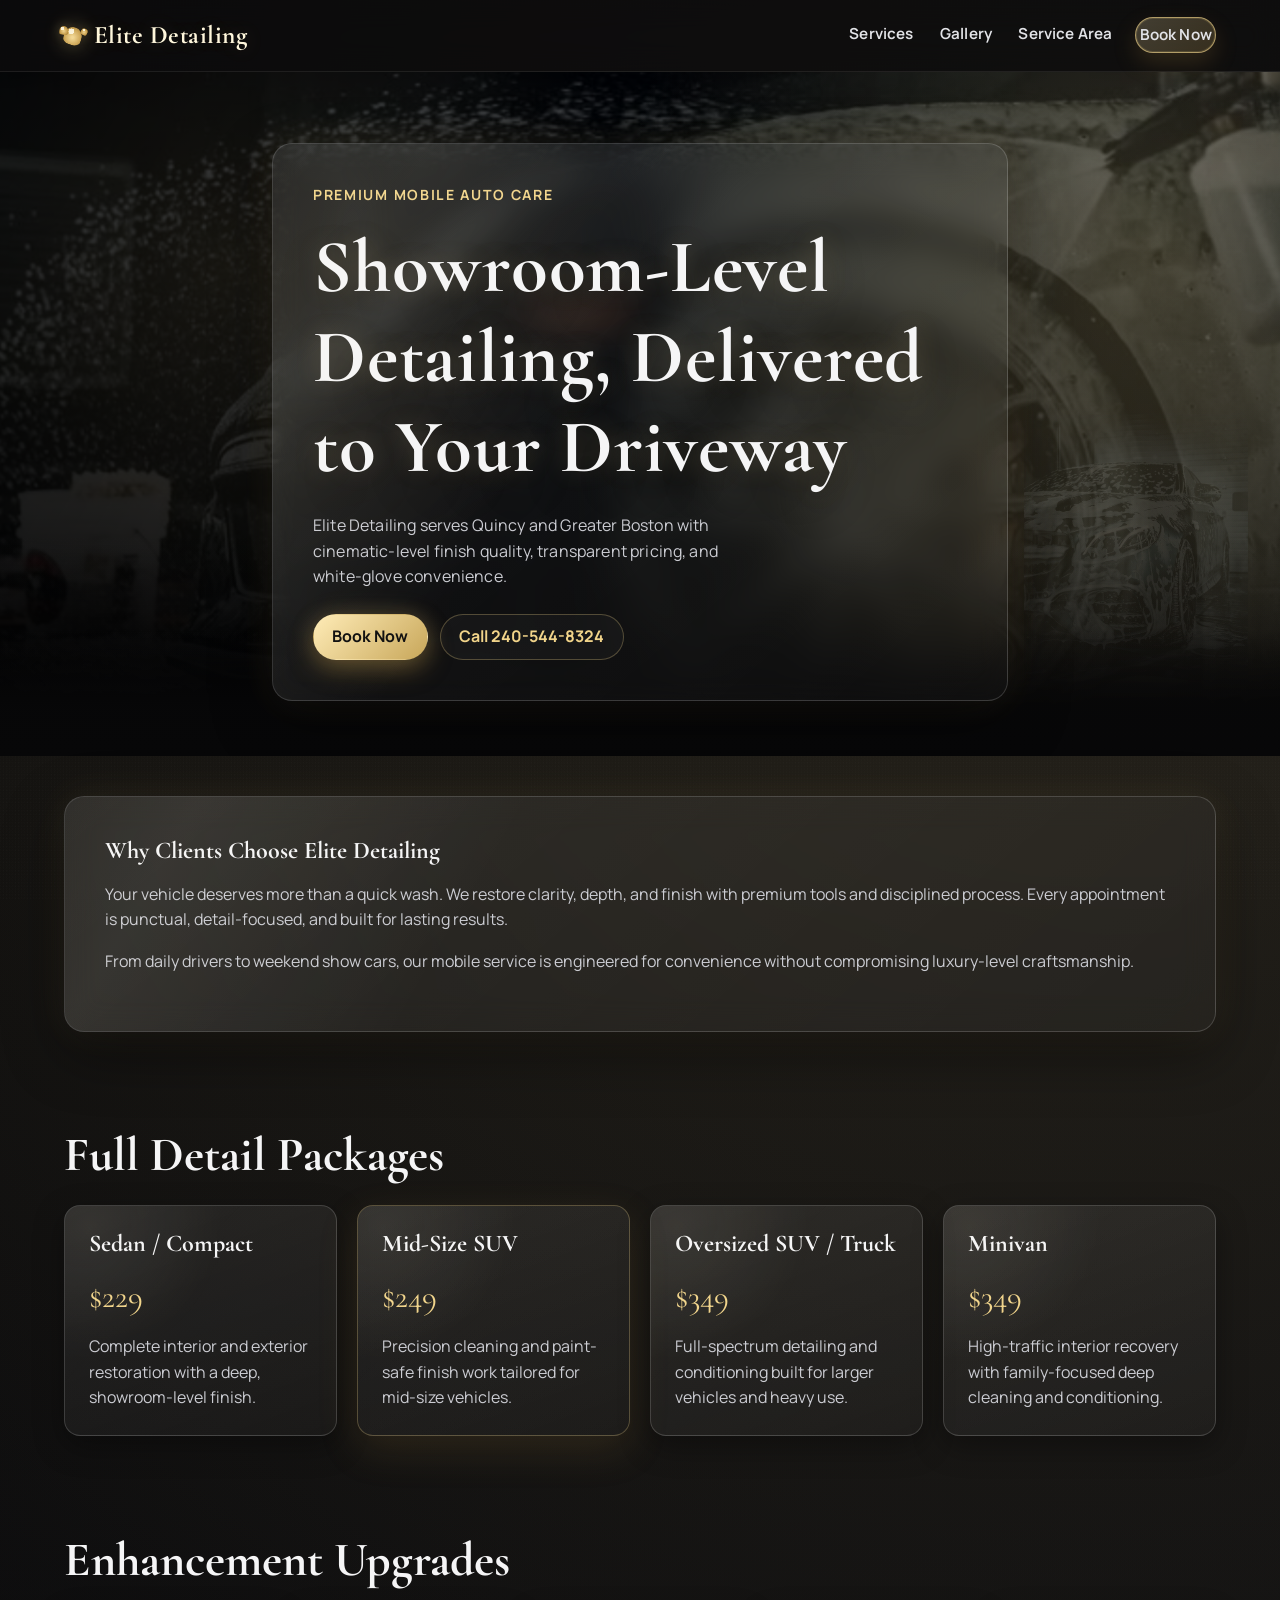
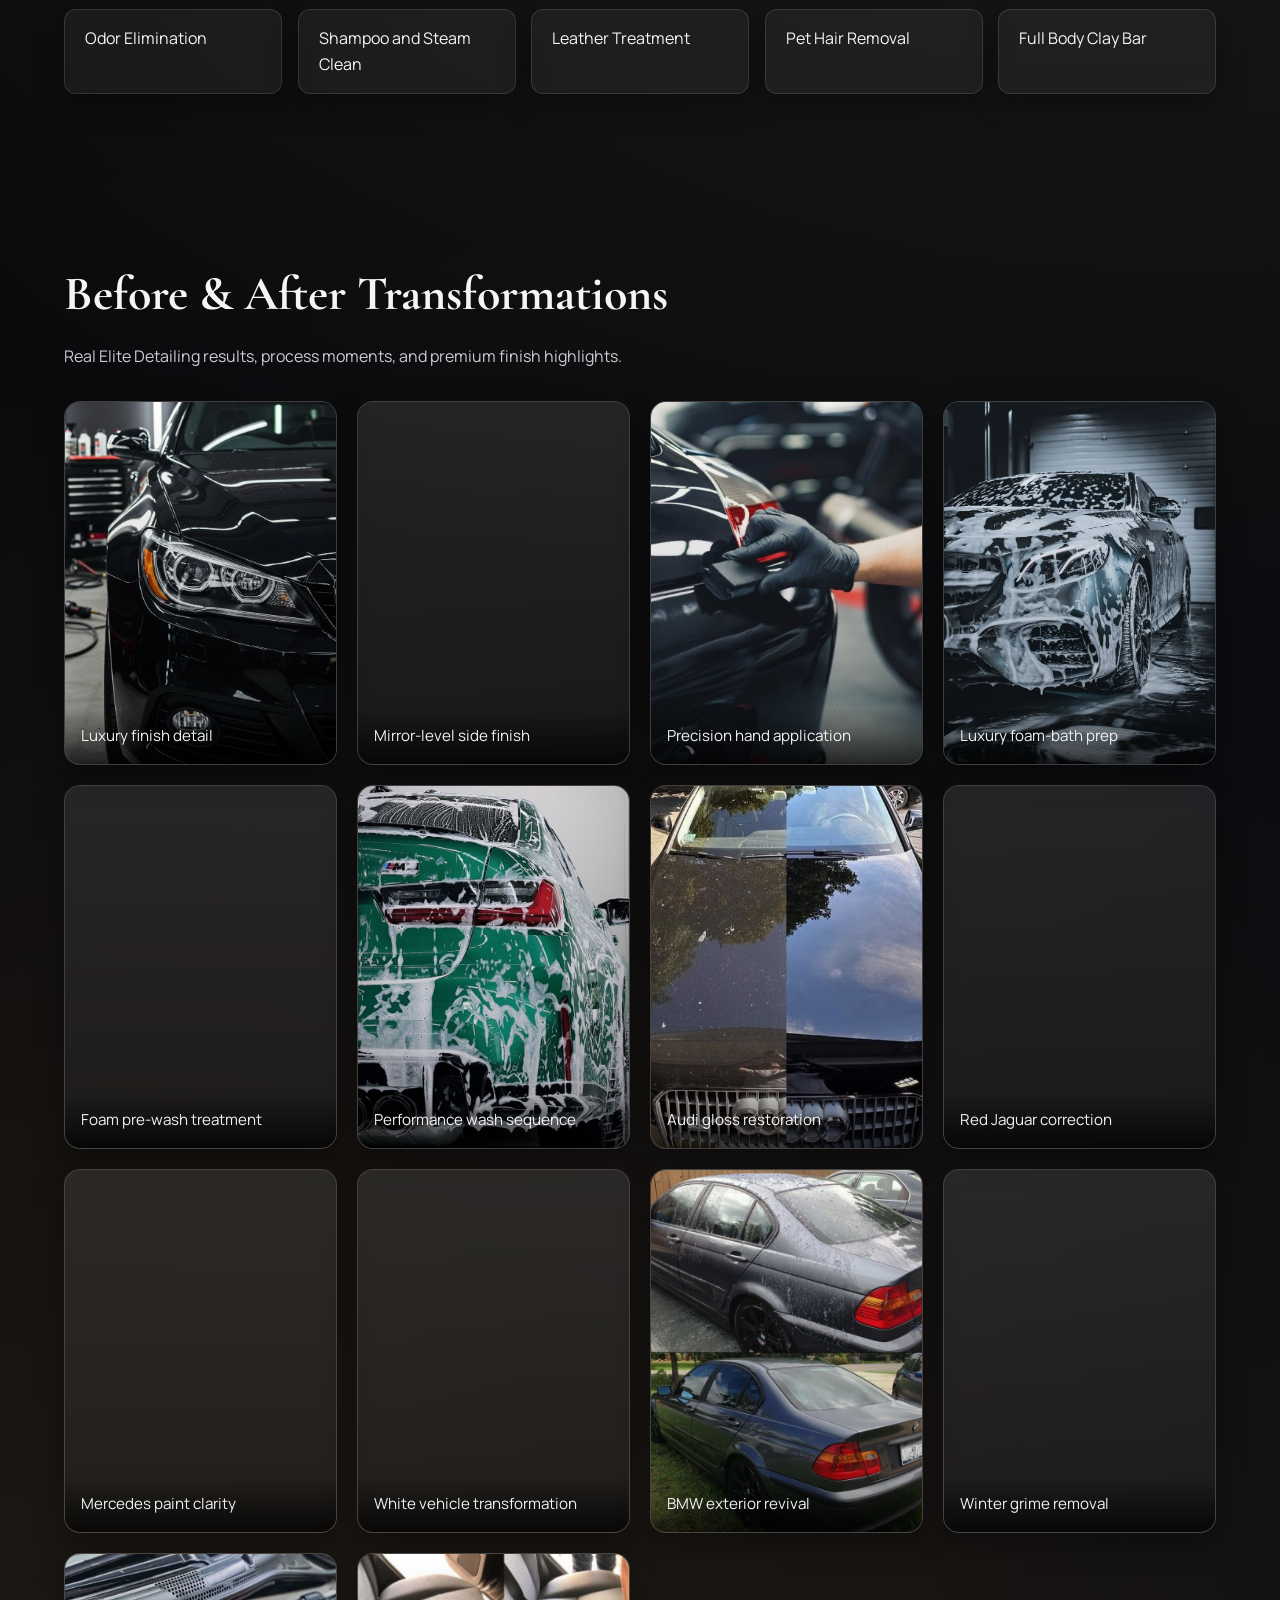
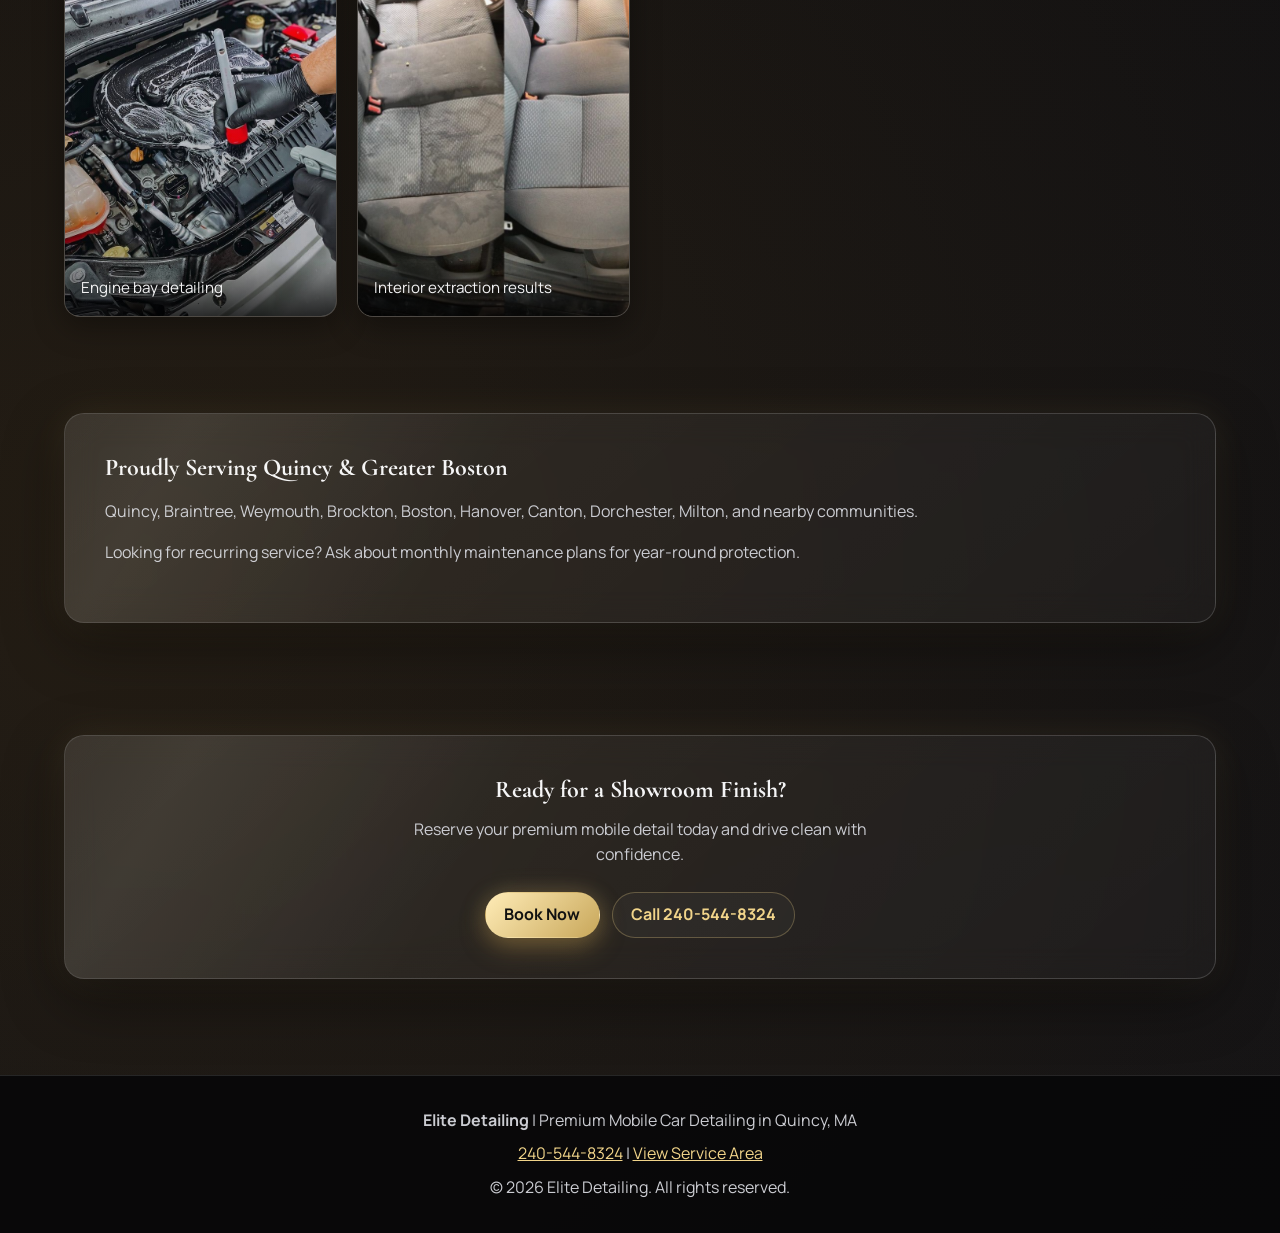
==== commit d1a65838: "Update service package copy to remove time-based claims" ====
--- a/elitedetailingquincy.html
+++ b/elitedetailingquincy.html
@@ -131,25 +131,25 @@
           <a class="card card-link reveal" role="listitem" href="https://calendly.com/fmbamuku-hdu9/30min" target="_blank" rel="noopener noreferrer" aria-label="Book Sedan or Compact detailing package">
             <h3>Sedan / Compact</h3>
             <p class="price">$229</p>
-            <p>3+ hours of complete interior and exterior restoration.</p>
+            <p>Complete interior and exterior restoration with a deep, showroom-level finish.</p>
           </a>
 
           <a class="card card-link featured reveal" role="listitem" href="https://calendly.com/fmbamuku-hdu9/30min" target="_blank" rel="noopener noreferrer" aria-label="Book Mid-Size SUV detailing package">
             <h3>Mid-Size SUV</h3>
             <p class="price">$249</p>
-            <p>3+ hours of precision cleaning and paint-safe finish work.</p>
+            <p>Precision cleaning and paint-safe finish work tailored for mid-size vehicles.</p>
           </a>
 
           <a class="card card-link reveal" role="listitem" href="https://calendly.com/fmbamuku-hdu9/30min" target="_blank" rel="noopener noreferrer" aria-label="Book Oversized SUV or Truck detailing package">
             <h3>Oversized SUV / Truck</h3>
             <p class="price">$349</p>
-            <p>Up to 4 hours of full-spectrum detailing and conditioning.</p>
+            <p>Full-spectrum detailing and conditioning built for larger vehicles and heavy use.</p>
           </a>
 
           <a class="card card-link reveal" role="listitem" href="https://calendly.com/fmbamuku-hdu9/30min" target="_blank" rel="noopener noreferrer" aria-label="Book Minivan detailing package">
             <h3>Minivan</h3>
             <p class="price">$349</p>
-            <p>Up to 3.5 hours focused on high-traffic interior recovery.</p>
+            <p>High-traffic interior recovery with family-focused deep cleaning and conditioning.</p>
           </a>
         </div>
       </div>
